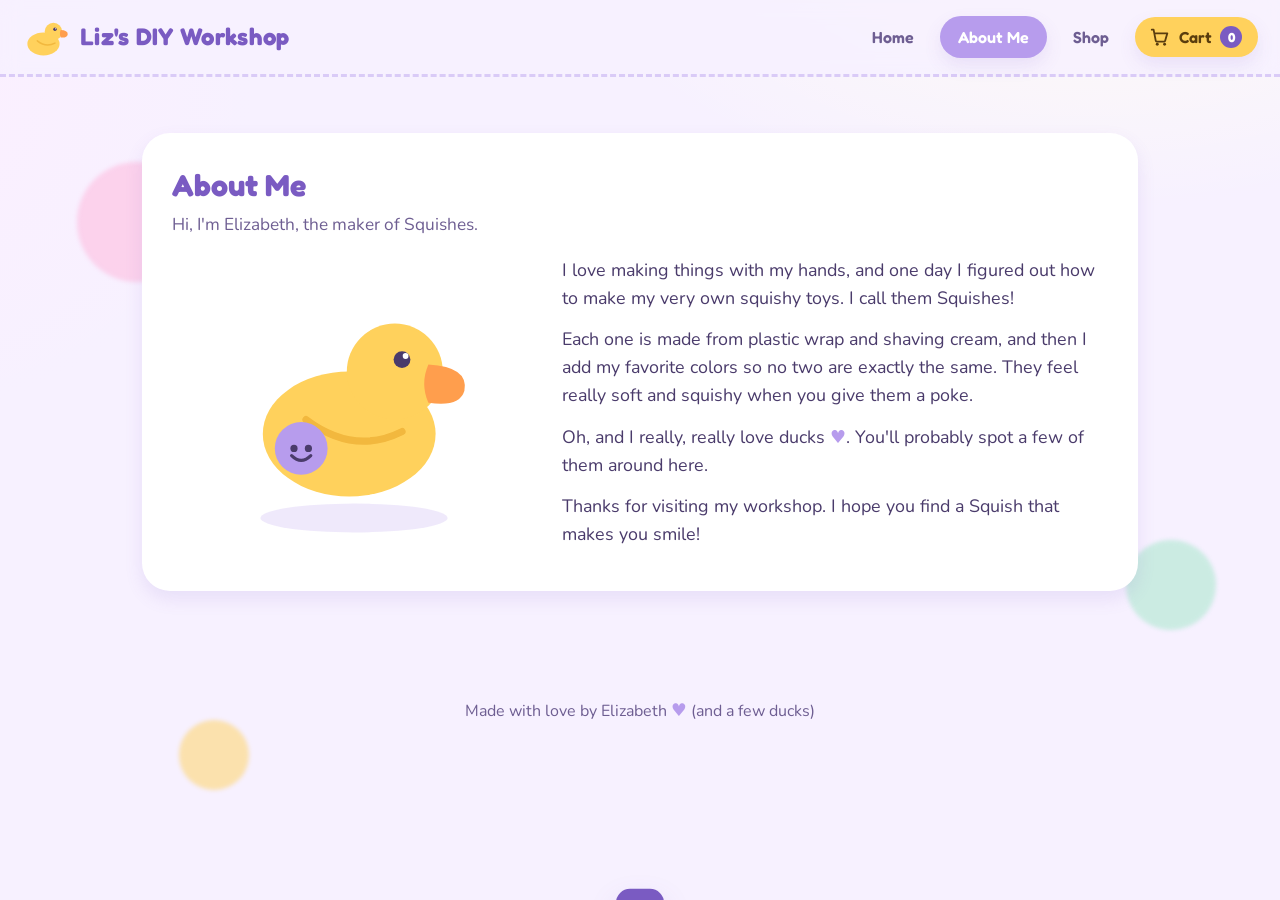
==== about.html @ 639af95b "Initial commit: Multi-page website for Liz's DIY Workshop - Created home, about, and shop pages with" ====
<!DOCTYPE html>
<html lang="en">
<head>
  <meta charset="utf-8">
  <meta name="viewport" content="width=device-width, initial-scale=1">
  <title>About Me - Liz's DIY Workshop</title>
  <meta name="description" content="Learn about Elizabeth, the maker behind Liz's DIY Workshop and the handmade Squishes.">

  <!-- Google Fonts -->
  <link rel="preconnect" href="https://fonts.googleapis.com">
  <link rel="preconnect" href="https://fonts.gstatic.com" crossorigin>
  <link href="https://fonts.googleapis.com/css2?family=Fredoka:wght@400;500;600;700&family=Nunito:wght@400;600;700;800&display=swap" rel="stylesheet">

  <!-- Stylesheet -->
  <link rel="stylesheet" href="css/styles.css">
</head>
<body>
  <!-- Floating background decorations -->
  <div class="sky-dot a"></div>
  <div class="sky-dot b"></div>
  <div class="sky-dot c"></div>

  <!-- Navigation -->
  <header class="topbar">
    <a href="index.html" class="brand" aria-label="Go to home">
      <svg viewBox="0 0 120 120" aria-hidden="true">
        <ellipse cx="56" cy="78" rx="42" ry="30" fill="#FFD15C"/>
        <circle cx="82" cy="46" r="23" fill="#FFD15C"/>
        <path d="M101 42 q20 1 18 12 q-2 9 -18 7 q-4 -10 0 -19 z" fill="#FF9E4D"/>
        <circle cx="86" cy="40" r="4.5" fill="#4A3B6B"/>
        <circle cx="87.5" cy="38.5" r="1.6" fill="#fff"/>
        <path d="M40 70 q22 18 46 6" fill="none" stroke="#F2B83E" stroke-width="4" stroke-linecap="round"/>
      </svg>
      <span class="brand-name">Liz's DIY Workshop</span>
    </a>

    <div class="nav-wrap">
      <nav class="nav">
        <a href="index.html" class="nav-link">Home</a>
        <a href="about.html" class="nav-link current">About Me</a>
        <a href="shop.html" class="nav-link">Shop</a>
      </nav>
      <button class="cart-btn" onclick="openCart()" aria-label="Open your cart">
        <svg viewBox="0 0 24 24" fill="none" aria-hidden="true">
          <path d="M3 4h2l2.4 12.2a1 1 0 0 0 1 .8h8.2a1 1 0 0 0 1-.8L20 8H6.2" stroke="#5a3d0e" stroke-width="2" stroke-linecap="round" stroke-linejoin="round"/>
          <circle cx="9" cy="20" r="1.6" fill="#5a3d0e"/>
          <circle cx="17" cy="20" r="1.6" fill="#5a3d0e"/>
        </svg>
        <span>Cart</span>
        <span class="cart-count" id="cart-count">0</span>
      </button>
    </div>
  </header>

  <main>
    <!-- About Section -->
    <div class="panel">
      <h2 class="section-title">About Me</h2>
      <p class="section-sub">Hi, I'm Elizabeth, the maker of Squishes.</p>
      <div class="about-grid">
        <div class="about-art">
          <svg viewBox="0 0 200 220" aria-hidden="true">
            <ellipse cx="100" cy="200" rx="78" ry="12" fill="#B79CED" opacity="0.22"/>
            <ellipse cx="96" cy="130" rx="72" ry="52" fill="#FFD15C"/>
            <circle cx="134" cy="78" r="40" fill="#FFD15C"/>
            <path d="M162 72 q34 2 30 22 q-4 14 -30 10 q-7 -16 0 -32 z" fill="#FF9E4D"/>
            <circle cx="140" cy="68" r="7" fill="#4A3B6B"/>
            <circle cx="143" cy="65" r="2.4" fill="#fff"/>
            <path d="M60 118 q40 30 80 10" fill="none" stroke="#F2B83E" stroke-width="6" stroke-linecap="round"/>
            <g transform="translate(34 120)">
              <circle cx="22" cy="22" r="22" fill="#B79CED"/>
              <circle cx="16" cy="22" r="3" fill="#4A3B6B"/>
              <circle cx="28" cy="22" r="3" fill="#4A3B6B"/>
              <path d="M14 28 q8 8 16 0" fill="none" stroke="#4A3B6B" stroke-width="2.6" stroke-linecap="round"/>
            </g>
          </svg>
        </div>
        <div class="about-text">
          <p>I love making things with my hands, and one day I figured out how to make my very own squishy toys. I call them Squishes!</p>
          <p>Each one is made from plastic wrap and shaving cream, and then I add my favorite colors so no two are exactly the same. They feel really soft and squishy when you give them a poke.</p>
          <p>Oh, and I really, really love ducks <span class="heart">&#9829;</span>. You'll probably spot a few of them around here.</p>
          <p>Thanks for visiting my workshop. I hope you find a Squish that makes you smile!</p>
        </div>
      </div>
    </div>
  </main>

  <footer>
    Made with love by Elizabeth <span class="heart">&#9829;</span> (and a few ducks)
  </footer>

  <!-- Cart Modal -->
  <div class="overlay" id="overlay" onclick="overlayClick(event)">
    <div class="modal" id="modal" role="dialog" aria-modal="true" aria-label="Your cart">
      <div class="modal-head">
        <h2 id="modal-title">Your Cart</h2>
        <button class="close-x" onclick="closeCart()" aria-label="Close cart">&times;</button>
      </div>
      <div id="modal-body"></div>
    </div>
  </div>

  <!-- Toast Notification -->
  <div class="toast" id="toast" role="status" aria-live="polite"></div>

  <!-- JavaScript -->
  <script src="js/script.js"></script>
</body>
</html>
---- css/styles.css ----
:root {
  --bg: #F7F1FF;
  --bg-2: #EFE5FF;
  --card: #FFFFFF;
  --purple: #B79CED;
  --purple-deep: #7A5BC2;
  --ink: #4A3B6B;
  --ink-soft: #6E5E92;
  --duck: #FFD15C;
  --duck-beak: #FF9E4D;
  --pink: #FFB3D9;
  --mint: #9FE6C6;
  --shadow: 0 14px 30px rgba(122, 91, 194, 0.18);
  --shadow-soft: 0 8px 18px rgba(122, 91, 194, 0.12);
  --line: #E7DBFB;
}

* {
  box-sizing: border-box;
}

html, body {
  margin: 0;
  padding: 0;
}

body {
  font-family: "Nunito", "Trebuchet MS", system-ui, sans-serif;
  color: var(--ink);
  background:
    radial-gradient(900px 500px at 85% -10%, #FFFDF4 0%, transparent 60%),
    radial-gradient(700px 600px at -10% 10%, #FCEFFF 0%, transparent 55%),
    var(--bg);
  min-height: 100vh;
  line-height: 1.55;
}

h1, h2, h3, .brand-name, .nav-link, .btn, .cart-btn, .price {
  font-family: "Fredoka", "Trebuchet MS", system-ui, sans-serif;
}

/* Floating background decorations */
.sky-dot {
  position: fixed;
  border-radius: 50%;
  filter: blur(2px);
  opacity: 0.5;
  z-index: 0;
  animation: drift 14s ease-in-out infinite;
}

.sky-dot.a {
  width: 120px;
  height: 120px;
  background: var(--pink);
  top: 18%;
  left: 6%;
}

.sky-dot.b {
  width: 90px;
  height: 90px;
  background: var(--mint);
  top: 60%;
  left: 88%;
  animation-delay: 2s;
}

.sky-dot.c {
  width: 70px;
  height: 70px;
  background: var(--duck);
  top: 80%;
  left: 14%;
  animation-delay: 4s;
}

@keyframes drift {
  0%, 100% { transform: translateY(0); }
  50% { transform: translateY(-22px); }
}

/* Top navigation bar */
.topbar {
  position: sticky;
  top: 0;
  z-index: 20;
  display: flex;
  align-items: center;
  justify-content: space-between;
  gap: 14px;
  flex-wrap: wrap;
  padding: 14px 22px;
  background: rgba(247, 241, 255, 0.82);
  backdrop-filter: blur(10px);
  border-bottom: 3px dashed rgba(183, 156, 237, 0.45);
}

.brand {
  display: flex;
  align-items: center;
  gap: 12px;
  cursor: pointer;
  border: none;
  background: none;
  padding: 0;
  text-decoration: none;
}

.brand svg {
  width: 46px;
  height: 46px;
  flex: none;
}

.brand-name {
  font-size: 1.5rem;
  font-weight: 700;
  color: var(--purple-deep);
  letter-spacing: 0.3px;
}

.nav-wrap {
  display: flex;
  align-items: center;
  gap: 8px;
  flex-wrap: wrap;
}

.nav {
  display: flex;
  gap: 8px;
  flex-wrap: wrap;
}

.nav-link {
  border: none;
  cursor: pointer;
  font-size: 1rem;
  font-weight: 600;
  color: var(--ink-soft);
  background: transparent;
  padding: 9px 18px;
  border-radius: 999px;
  transition: background 0.18s, color 0.18s, transform 0.12s;
  text-decoration: none;
  display: inline-block;
}

.nav-link:hover {
  background: var(--bg-2);
  transform: translateY(-1px);
}

.nav-link.current {
  background: var(--purple);
  color: #fff;
  box-shadow: var(--shadow-soft);
}

.nav-link:focus-visible, .cart-btn:focus-visible {
  outline: 3px solid var(--duck);
  outline-offset: 2px;
}

.cart-btn {
  position: relative;
  display: inline-flex;
  align-items: center;
  gap: 8px;
  border: none;
  cursor: pointer;
  font-size: 1rem;
  font-weight: 600;
  color: #5a3d0e;
  background: var(--duck);
  padding: 9px 16px 9px 14px;
  border-radius: 999px;
  box-shadow: var(--shadow-soft);
  transition: transform 0.12s, background 0.18s;
}

.cart-btn:hover {
  transform: translateY(-1px);
  background: #ffc23a;
}

.cart-btn svg {
  width: 22px;
  height: 22px;
}

.cart-count {
  min-width: 22px;
  height: 22px;
  padding: 0 6px;
  border-radius: 999px;
  background: var(--purple-deep);
  color: #fff;
  font-size: 0.82rem;
  font-weight: 700;
  display: inline-grid;
  place-items: center;
}

/* Main content area */
main {
  position: relative;
  z-index: 1;
  max-width: 1040px;
  margin: 0 auto;
  padding: 30px 22px 80px;
}

/* Buttons */
.btn {
  border: none;
  cursor: pointer;
  font-size: 1.05rem;
  font-weight: 600;
  padding: 13px 26px;
  border-radius: 999px;
  transition: transform 0.12s, box-shadow 0.18s, background 0.18s;
  text-decoration: none;
  display: inline-block;
}

.btn:active {
  transform: translateY(1px) scale(0.98);
}

.btn:focus-visible {
  outline: 3px solid var(--duck);
  outline-offset: 3px;
}

.btn-main {
  background: var(--purple);
  color: #fff;
  box-shadow: var(--shadow);
}

.btn-main:hover {
  background: var(--purple-deep);
  transform: translateY(-2px);
}

.btn-sun {
  background: var(--duck);
  color: #5a3d0e;
  box-shadow: var(--shadow);
}

.btn-sun:hover {
  background: #ffc23a;
  transform: translateY(-2px);
}

.btn-ghost {
  background: var(--bg-2);
  color: var(--purple-deep);
}

.btn-ghost:hover {
  background: #e3d4fb;
}

.btn-block {
  width: 100%;
}

/* Hero section */
.hero {
  display: grid;
  grid-template-columns: 1.1fr 0.9fr;
  gap: 24px;
  align-items: center;
  margin-top: 10px;
}

.hero-eyebrow {
  display: inline-block;
  background: var(--bg-2);
  color: var(--purple-deep);
  font-weight: 700;
  font-size: 0.9rem;
  padding: 6px 16px;
  border-radius: 999px;
  margin-bottom: 14px;
}

.hero h1 {
  font-size: clamp(2.4rem, 6.5vw, 4rem);
  margin: 0 0 6px;
  color: var(--purple-deep);
  line-height: 1.05;
}

.hero h1 .wiggle {
  display: inline-block;
  animation: wiggle 2.6s ease-in-out infinite;
}

@keyframes wiggle {
  0%, 100% { transform: rotate(-3deg); }
  50% { transform: rotate(3deg); }
}

.hero p.lead {
  font-size: 1.25rem;
  color: var(--ink);
  max-width: 32ch;
  margin: 0 0 22px;
}

.hero-buttons {
  display: flex;
  gap: 12px;
  flex-wrap: wrap;
}

.hero-art {
  display: flex;
  align-items: center;
  justify-content: center;
}

.hero-art .float {
  width: 100%;
  max-width: 360px;
  animation: bob 4s ease-in-out infinite;
}

@keyframes bob {
  0%, 100% { transform: translateY(0); }
  50% { transform: translateY(-16px); }
}

/* Panels */
.panel {
  background: var(--card);
  border-radius: 28px;
  padding: 28px 30px;
  box-shadow: var(--shadow-soft);
  margin-top: 26px;
}

.section-title {
  font-size: 1.9rem;
  color: var(--purple-deep);
  margin: 0 0 4px;
}

.section-sub {
  color: var(--ink-soft);
  margin: 0 0 18px;
  font-size: 1.08rem;
}

/* Steps */
.steps {
  display: grid;
  grid-template-columns: repeat(3, 1fr);
  gap: 16px;
}

.step {
  background: var(--bg);
  border-radius: 22px;
  padding: 20px;
  text-align: center;
}

.step .num {
  width: 42px;
  height: 42px;
  border-radius: 50%;
  margin: 0 auto 10px;
  display: grid;
  place-items: center;
  font-family: "Fredoka", sans-serif;
  font-weight: 700;
  background: var(--purple);
  color: #fff;
  font-size: 1.2rem;
}

.step h3 {
  margin: 0 0 4px;
  color: var(--purple-deep);
  font-size: 1.15rem;
}

.step p {
  margin: 0;
  color: var(--ink-soft);
  font-size: 0.98rem;
}

/* About page */
.about-grid {
  display: grid;
  grid-template-columns: 0.8fr 1.2fr;
  gap: 26px;
  align-items: center;
}

.about-art {
  display: flex;
  justify-content: center;
}

.about-art svg {
  width: 100%;
  max-width: 240px;
  animation: bob 4.5s ease-in-out infinite;
}

.about-text p {
  font-size: 1.12rem;
  margin: 0 0 14px;
}

.heart {
  color: var(--purple);
}

/* Shop grid */
.shop-grid {
  display: grid;
  grid-template-columns: repeat(auto-fill, minmax(220px, 1fr));
  gap: 22px;
}

.squish-card {
  background: var(--card);
  border-radius: 26px;
  padding: 18px 18px 22px;
  box-shadow: var(--shadow-soft);
  text-align: center;
  display: flex;
  flex-direction: column;
  align-items: center;
  transition: transform 0.18s, box-shadow 0.18s;
}

.squish-card:hover {
  transform: translateY(-5px);
  box-shadow: var(--shadow);
}

.squish-poke {
  border: none;
  background: none;
  cursor: pointer;
  padding: 0;
  margin: 0 0 6px;
  width: 150px;
  height: 150px;
}

.squish-poke svg {
  width: 100%;
  height: 100%;
  animation: bob 3.6s ease-in-out infinite;
}

.squish-poke:focus-visible {
  outline: 3px solid var(--duck);
  outline-offset: 4px;
  border-radius: 50%;
}

.squish-poke.squishing svg {
  animation: squish 0.45s ease;
}

@keyframes squish {
  0% { transform: scale(1, 1); }
  35% { transform: scale(1.18, 0.72); }
  65% { transform: scale(0.9, 1.12); }
  100% { transform: scale(1, 1); }
}

.squish-card h3 {
  margin: 4px 0 2px;
  font-size: 1.3rem;
  color: var(--purple-deep);
}

.squish-card .blurb {
  margin: 0 0 10px;
  color: var(--ink-soft);
  font-size: 0.98rem;
  min-height: 2.4em;
}

.price {
  font-weight: 700;
  font-size: 1.5rem;
  color: var(--ink);
  margin-bottom: 12px;
}

.poke-hint {
  font-size: 0.82rem;
  color: var(--purple);
  font-weight: 700;
  margin: 0 0 10px;
}

/* Forms */
.form-grid {
  display: grid;
  grid-template-columns: 1fr 1fr;
  gap: 14px 16px;
}

.field {
  display: flex;
  flex-direction: column;
  gap: 6px;
}

.field.wide {
  grid-column: 1 / -1;
}

.field label {
  font-weight: 700;
  color: var(--purple-deep);
  font-size: 0.95rem;
}

.field input, .field select, .field textarea {
  font-family: inherit;
  font-size: 1rem;
  color: var(--ink);
  padding: 11px 14px;
  border: 2px solid var(--line);
  border-radius: 14px;
  background: #fff;
  transition: border-color 0.16s, box-shadow 0.16s;
}

.field textarea {
  resize: vertical;
  min-height: 90px;
}

.field input:focus, .field select:focus, .field textarea:focus {
  outline: none;
  border-color: var(--purple);
  box-shadow: 0 0 0 4px rgba(183, 156, 237, 0.25);
}

.form-actions {
  margin-top: 18px;
  display: flex;
  gap: 12px;
  flex-wrap: wrap;
}

/* Cart modal */
.overlay {
  position: fixed;
  inset: 0;
  z-index: 60;
  background: rgba(74, 59, 107, 0.45);
  backdrop-filter: blur(3px);
  display: none;
  align-items: flex-start;
  justify-content: center;
  padding: 40px 16px;
  overflow-y: auto;
}

.overlay.open {
  display: flex;
}

.modal {
  background: var(--card);
  border-radius: 28px;
  box-shadow: var(--shadow);
  width: 100%;
  max-width: 560px;
  padding: 26px 26px 30px;
  animation: pop 0.3s ease both;
}

@keyframes pop {
  from {
    opacity: 0;
    transform: translateY(14px) scale(0.99);
  }
  to {
    opacity: 1;
    transform: none;
  }
}

.modal-head {
  display: flex;
  align-items: center;
  justify-content: space-between;
  margin-bottom: 6px;
}

.modal-head h2 {
  margin: 0;
  color: var(--purple-deep);
  font-size: 1.7rem;
}

.close-x {
  border: none;
  background: var(--bg-2);
  color: var(--purple-deep);
  width: 40px;
  height: 40px;
  border-radius: 50%;
  font-size: 1.3rem;
  cursor: pointer;
  line-height: 1;
}

.close-x:hover {
  background: #e3d4fb;
}

.close-x:focus-visible {
  outline: 3px solid var(--duck);
  outline-offset: 2px;
}

.cart-line {
  display: flex;
  align-items: center;
  gap: 12px;
  padding: 12px 0;
  border-bottom: 2px solid var(--line);
}

.cart-line .mini {
  width: 56px;
  height: 56px;
  flex: none;
}

.cart-line .mini svg {
  width: 100%;
  height: 100%;
}

.cart-line .info {
  flex: 1;
  min-width: 0;
}

.cart-line .info .nm {
  font-weight: 700;
  color: var(--purple-deep);
}

.cart-line .info .pr {
  color: var(--ink-soft);
  font-size: 0.95rem;
}

.qty {
  display: inline-flex;
  align-items: center;
  gap: 8px;
}

.qty button {
  width: 30px;
  height: 30px;
  border-radius: 50%;
  border: none;
  background: var(--bg-2);
  color: var(--purple-deep);
  font-size: 1.1rem;
  font-weight: 700;
  cursor: pointer;
}

.qty button:hover {
  background: #e3d4fb;
}

.qty span {
  min-width: 18px;
  text-align: center;
  font-weight: 700;
}

.line-remove {
  border: none;
  background: none;
  color: var(--pink);
  cursor: pointer;
  font-weight: 700;
  font-size: 0.85rem;
}

.cart-total {
  display: flex;
  justify-content: space-between;
  align-items: baseline;
  margin: 16px 0 4px;
  font-size: 1.3rem;
}

.cart-total .amt {
  font-family: "Fredoka", sans-serif;
  font-weight: 700;
  color: var(--purple-deep);
  font-size: 1.7rem;
}

.pretend-note {
  font-size: 0.85rem;
  color: var(--ink-soft);
  background: var(--bg);
  border-radius: 14px;
  padding: 10px 14px;
  margin: 14px 0;
  text-align: center;
}

.checkout-title {
  color: var(--purple-deep);
  font-size: 1.2rem;
  margin: 18px 0 10px;
}

.empty-cart {
  text-align: center;
  padding: 24px 10px;
  color: var(--ink-soft);
}

.empty-cart svg {
  width: 90px;
  height: 90px;
  opacity: 0.9;
  margin-bottom: 10px;
}

.success {
  text-align: center;
  padding: 14px 6px;
}

.success svg {
  width: 130px;
  height: 130px;
}

.success h2 {
  color: var(--purple-deep);
  margin: 8px 0 6px;
}

.success p {
  color: var(--ink);
  margin: 0 0 16px;
}

/* Toast notification */
.toast {
  position: fixed;
  left: 50%;
  bottom: 28px;
  transform: translate(-50%, 160%);
  background: var(--purple-deep);
  color: #fff;
  font-weight: 700;
  padding: 14px 24px;
  border-radius: 999px;
  box-shadow: var(--shadow);
  z-index: 80;
  transition: transform 0.35s ease;
  max-width: 90vw;
  text-align: center;
}

.toast.show {
  transform: translate(-50%, 0);
}

/* Footer */
footer {
  text-align: center;
  padding: 26px 20px 50px;
  color: var(--ink-soft);
  position: relative;
  z-index: 1;
}

footer .heart {
  font-size: 1.1rem;
}

/* Responsive design */
@media (max-width: 760px) {
  .hero {
    grid-template-columns: 1fr;
    text-align: center;
  }

  .hero p.lead {
    margin-left: auto;
    margin-right: auto;
  }

  .hero-buttons {
    justify-content: center;
  }

  .hero-art {
    order: -1;
  }

  .steps {
    grid-template-columns: 1fr;
  }

  .about-grid {
    grid-template-columns: 1fr;
    text-align: center;
  }

  .form-grid {
    grid-template-columns: 1fr;
  }

  .brand-name {
    font-size: 1.2rem;
  }
}

/* Reduce motion for accessibility */
@media (prefers-reduced-motion: reduce) {
  *, .float, .squish-poke svg, .sky-dot, .wiggle {
    animation: none !important;
  }

  .modal {
    animation: none;
  }
}
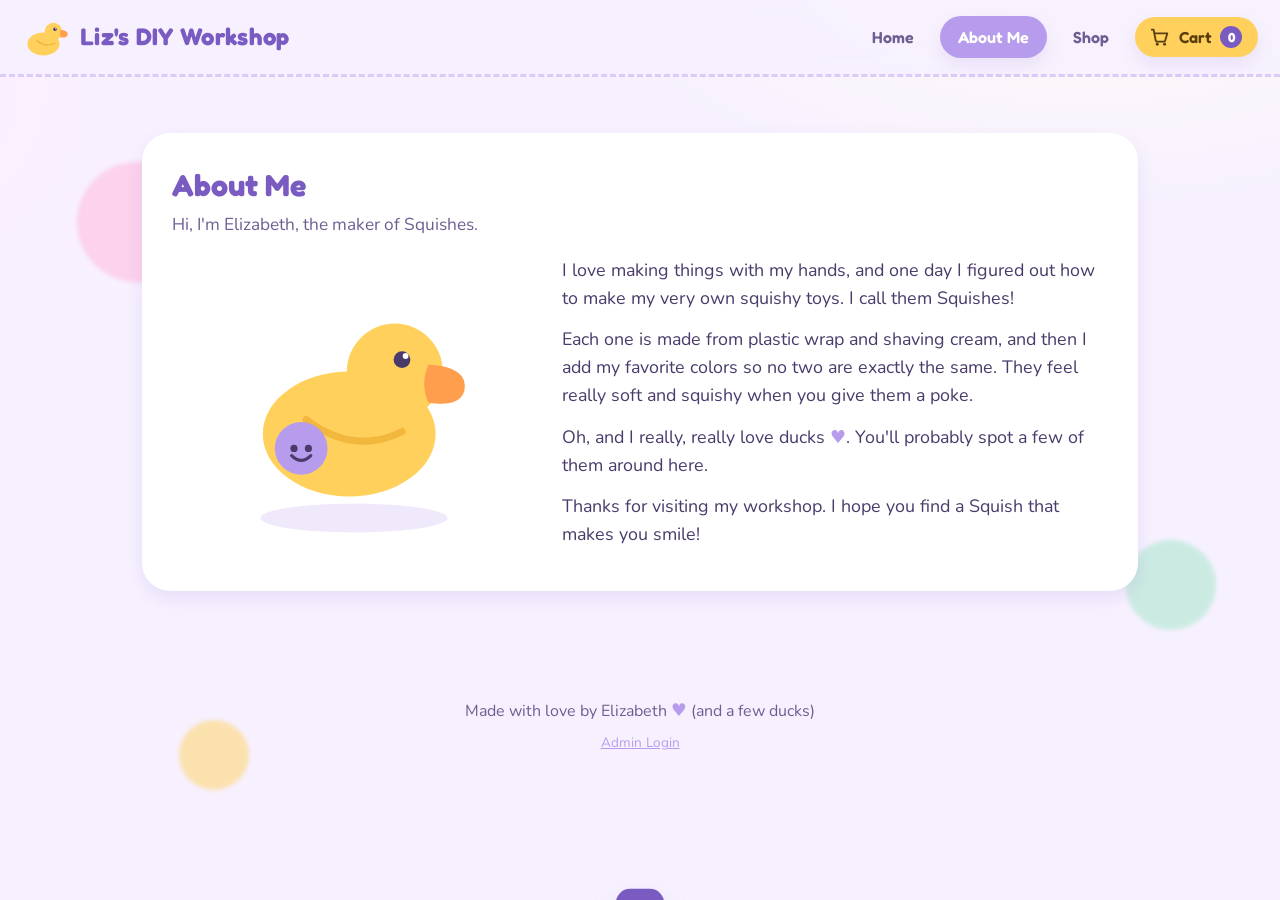
==== commit e4f1acc1: "Add admin panel feature with order management Features added: - Admin login page with username/passw" ====
--- a/about.html
+++ b/about.html
@@ -87,6 +87,8 @@
 
   <footer>
     Made with love by Elizabeth <span class="heart">&#9829;</span> (and a few ducks)
+    <br>
+    <a href="admin-login.html" style="color: var(--purple); font-size: 0.85rem; margin-top: 8px; display: inline-block;">Admin Login</a>
   </footer>
 
   <!-- Cart Modal -->
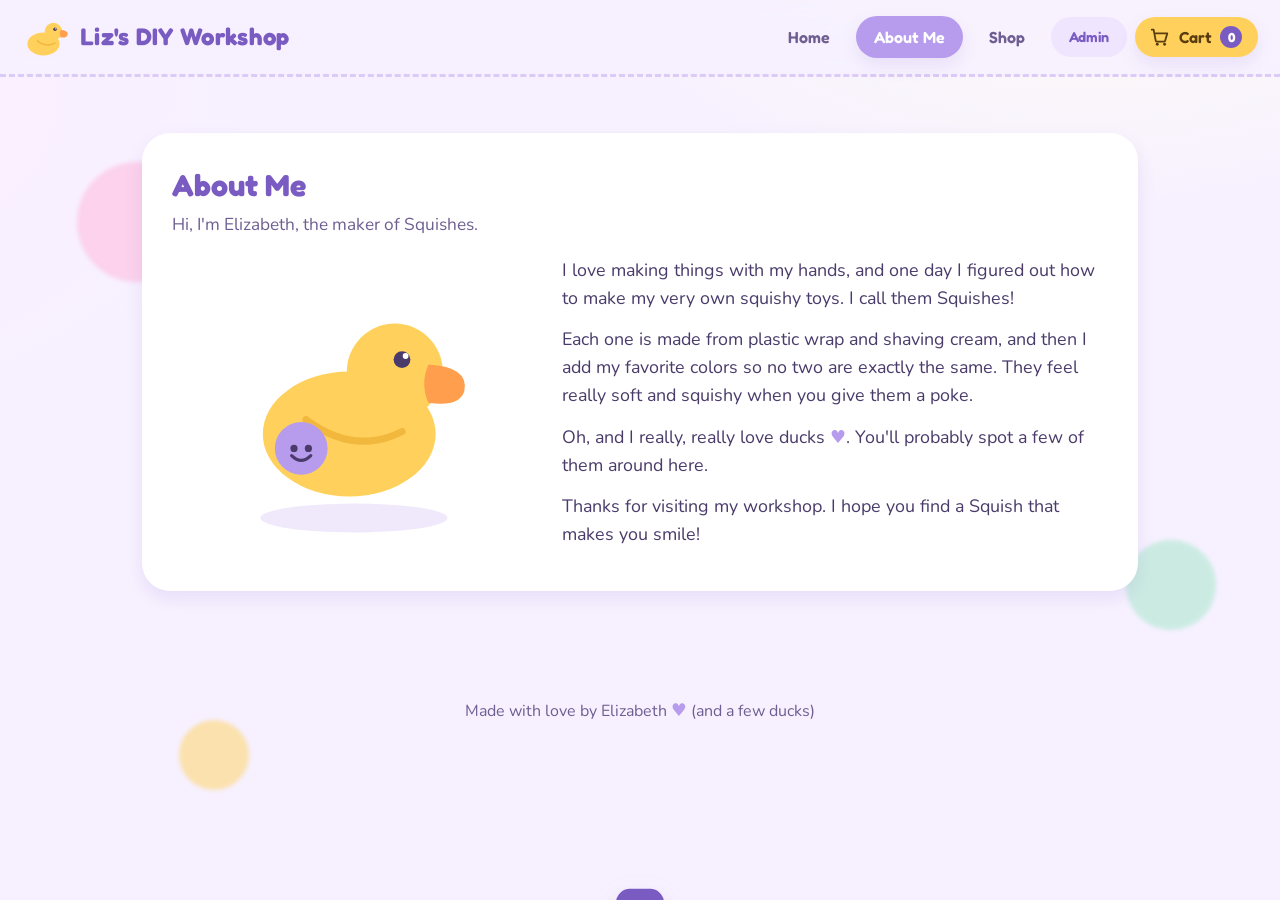
==== commit 21a2d7c6: "Improve admin UI: add header button and hide credentials UI improvements: - Added Admin button to he" ====
--- a/about.html
+++ b/about.html
@@ -40,6 +40,7 @@
         <a href="about.html" class="nav-link current">About Me</a>
         <a href="shop.html" class="nav-link">Shop</a>
       </nav>
+      <a href="admin-login.html" class="btn btn-ghost" style="padding: 9px 18px; font-size: 0.9rem;">Admin</a>
       <button class="cart-btn" onclick="openCart()" aria-label="Open your cart">
         <svg viewBox="0 0 24 24" fill="none" aria-hidden="true">
           <path d="M3 4h2l2.4 12.2a1 1 0 0 0 1 .8h8.2a1 1 0 0 0 1-.8L20 8H6.2" stroke="#5a3d0e" stroke-width="2" stroke-linecap="round" stroke-linejoin="round"/>
@@ -87,8 +88,6 @@
 
   <footer>
     Made with love by Elizabeth <span class="heart">&#9829;</span> (and a few ducks)
-    <br>
-    <a href="admin-login.html" style="color: var(--purple); font-size: 0.85rem; margin-top: 8px; display: inline-block;">Admin Login</a>
   </footer>
 
   <!-- Cart Modal -->
